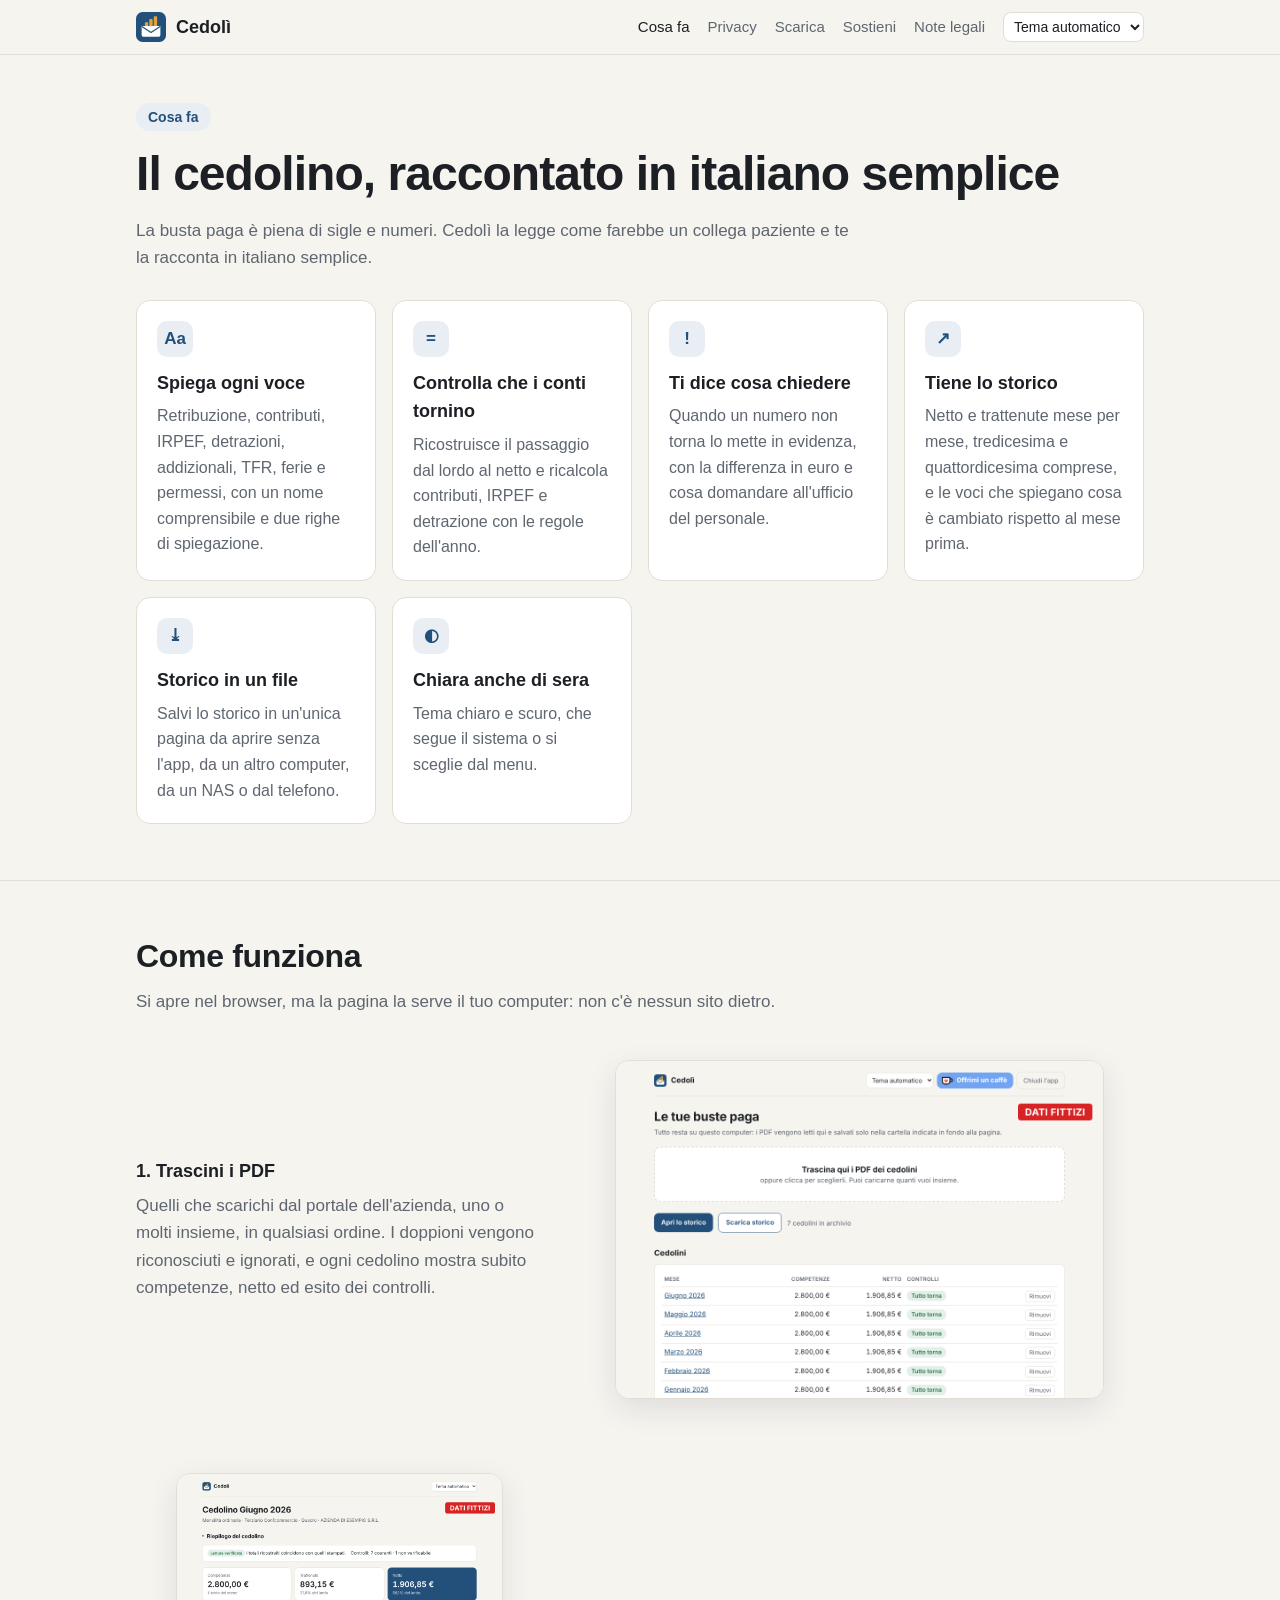
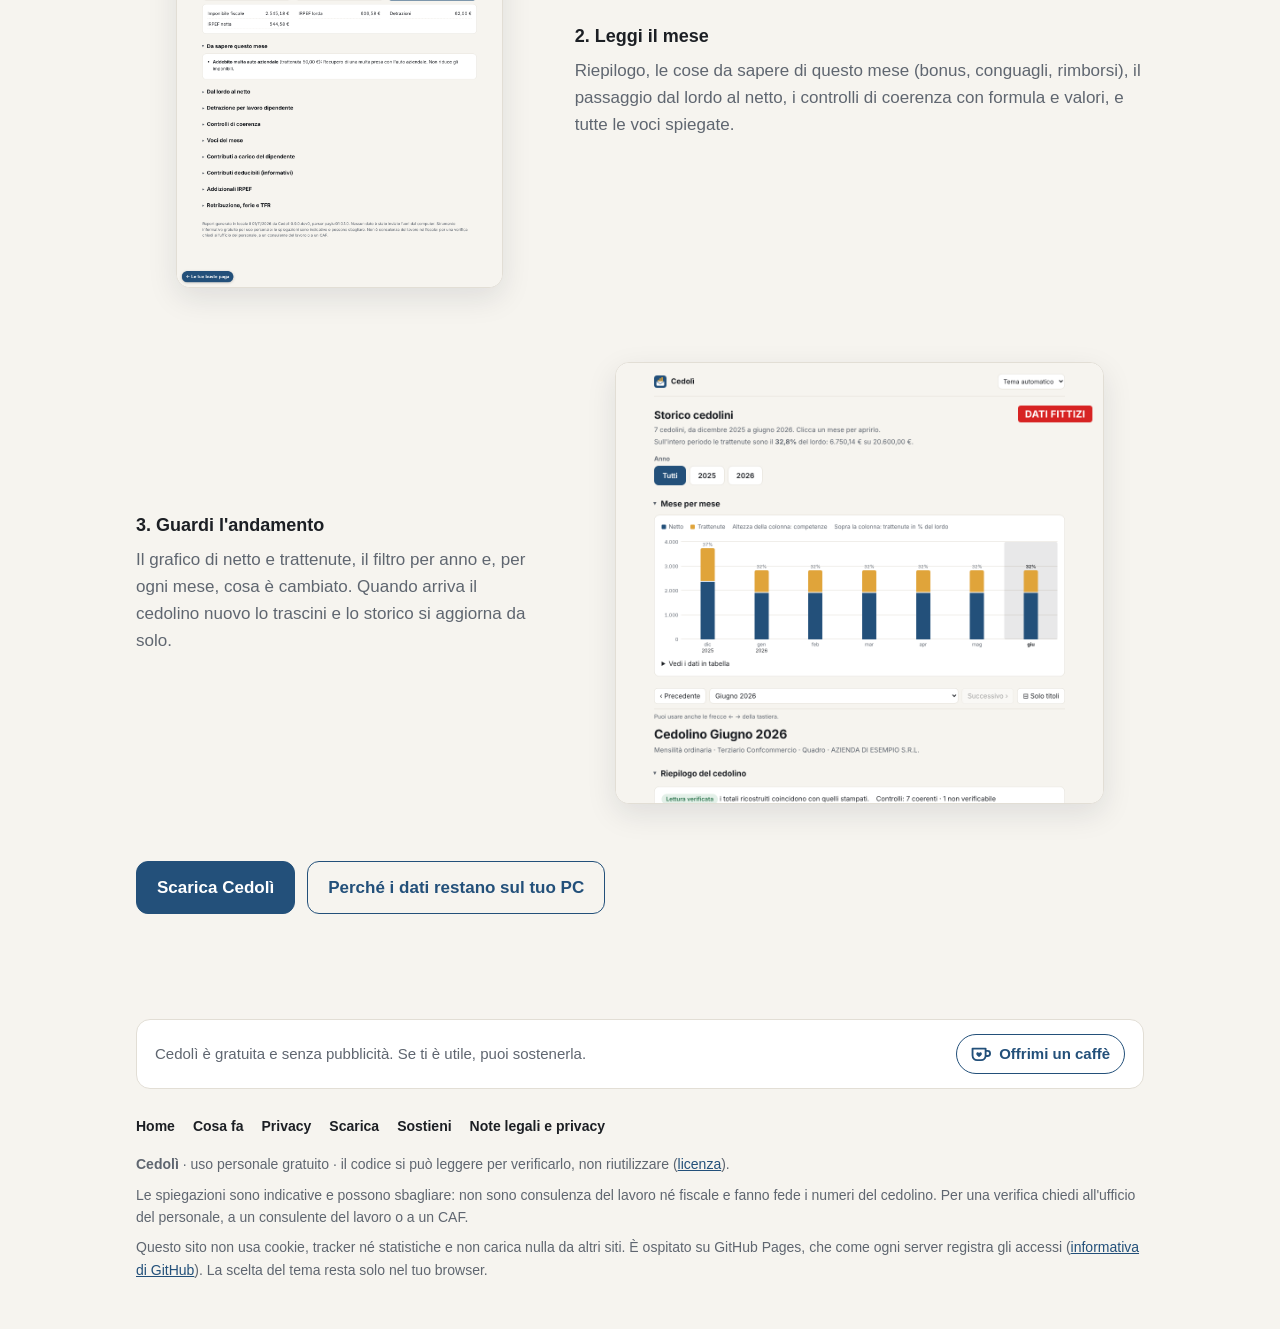
==== docs/funzioni.html @ d4ba4061 "Sito aggiornato da e54e0ac" ====
<!doctype html>
<html lang="it">
<head>
<meta charset="utf-8">
<meta name="viewport" content="width=device-width, initial-scale=1">
<!-- Il browser stesso vieta a questa pagina di caricare qualsiasi cosa da altri siti. -->
<meta http-equiv="Content-Security-Policy" content="default-src 'none'; img-src 'self'; media-src 'self'; style-src 'self'; script-src 'self'; base-uri 'none'; form-action 'none'">
<meta name="referrer" content="no-referrer">
<title>Cosa fa · Cedolì</title>
<meta name="description" content="Cosa fa Cedolì: spiega ogni voce della busta paga, ricalcola contributi e IRPEF, segnala i numeri che non tornano e tiene lo storico mese per mese.">
<link rel="icon" href="icona.svg" type="image/svg+xml">
<link rel="stylesheet" href="sito.css">
<script src="sito.js"></script>
</head>
<body>

<header class="top">
  <div class="wrap">
    <a class="brand" href="./">
      <svg class="logo" width="30" height="30" viewBox="0 0 64 64" aria-hidden="true">
        <rect class="b" width="64" height="64" rx="14"></rect>
        <rect class="o" x="19" y="22" width="7" height="16" rx="1.5"></rect>
        <rect class="o" x="28.5" y="15" width="7" height="23" rx="1.5"></rect>
        <rect class="o" x="38" y="9" width="7" height="29" rx="1.5"></rect>
        <path d="M12 30 H52 V49 A4 4 0 0 1 48 53 H16 A4 4 0 0 1 12 49 Z" fill="#ffffff"></path>
        <path class="s" d="M12.5 31 L32 43.5 L51.5 31" fill="none" stroke-width="2.6" stroke-linejoin="round"></path>
      </svg>
      <span>Cedolì</span>
    </a>
    <nav class="menu" aria-label="Pagine">
      <a href="funzioni.html" aria-current="page">Cosa fa</a>
      <a href="verifica.html">Privacy</a>
      <a href="scarica.html">Scarica</a>
      <a href="sostieni.html" class="hide-sm">Sostieni</a>
      <a href="legale.html" class="hide-sm">Note legali</a>
      <select class="theme" aria-label="Tema">
        <option value="">Tema automatico</option>
        <option value="light">Tema chiaro</option>
        <option value="dark">Tema scuro</option>
      </select>
    </nav>
  </div>
</header>

<main>

<section id="funzioni" class="first">
  <div class="wrap">
    <span class="eyebrow">Cosa fa</span>
    <h1>Il cedolino, raccontato in italiano semplice</h1>
    <p class="intro">La busta paga è piena di sigle e numeri. Cedolì la legge come farebbe un collega paziente e te la racconta in italiano semplice.</p>
    <div class="cards">
      <div class="card"><div class="ico">Aa</div><h3>Spiega ogni voce</h3><p>Retribuzione, contributi, IRPEF, detrazioni, addizionali, TFR, ferie e permessi, con un nome comprensibile e due righe di spiegazione.</p></div>
      <div class="card"><div class="ico">=</div><h3>Controlla che i conti tornino</h3><p>Ricostruisce il passaggio dal lordo al netto e ricalcola contributi, IRPEF e detrazione con le regole dell'anno.</p></div>
      <div class="card"><div class="ico">!</div><h3>Ti dice cosa chiedere</h3><p>Quando un numero non torna lo mette in evidenza, con la differenza in euro e cosa domandare all'ufficio del personale.</p></div>
      <div class="card"><div class="ico">↗</div><h3>Tiene lo storico</h3><p>Netto e trattenute mese per mese, tredicesima e quattordicesima comprese, e le voci che spiegano cosa è cambiato rispetto al mese prima.</p></div>
      <div class="card"><div class="ico">⤓</div><h3>Storico in un file</h3><p>Salvi lo storico in un'unica pagina da aprire senza l'app, da un altro computer, da un NAS o dal telefono.</p></div>
      <div class="card"><div class="ico">◐</div><h3>Chiara anche di sera</h3><p>Tema chiaro e scuro, che segue il sistema o si sceglie dal menu.</p></div>
    </div>
  </div>
</section>

<section id="come-appare">
  <div class="wrap">
    <h2>Come funziona</h2>
    <p class="intro">Si apre nel browser, ma la pagina la serve il tuo computer: non c'è nessun sito dietro.</p>
    <div class="tour">
      <div class="step">
        <div class="text"><h3>1. Trascini i PDF</h3><p>Quelli che scarichi dal portale dell'azienda, uno o molti insieme, in qualsiasi ordine. I doppioni vengono riconosciuti e ignorati, e ogni cedolino mostra subito competenze, netto ed esito dei controlli.</p></div>
        <figure class="shot">
          <img class="light-only" src="img/app-elenco.png" width="1100" height="760" alt="Elenco dei cedolini con la zona di caricamento" loading="lazy">
          <img class="dark-only" src="img/app-elenco-scuro.png" width="1100" height="760" alt="Elenco dei cedolini, tema scuro" loading="lazy">
        </figure>
      </div>
      <div class="step">
        <div class="text"><h3>2. Leggi il mese</h3><p>Riepilogo, le cose da sapere di questo mese (bonus, conguagli, rimborsi), il passaggio dal lordo al netto, i controlli di coerenza con formula e valori, e tutte le voci spiegate.</p></div>
        <figure class="shot">
          <img class="light-only" src="img/app-mese.png" width="1100" height="1400" alt="Report di un mese" loading="lazy">
          <img class="dark-only" src="img/app-mese-scuro.png" width="1100" height="1400" alt="Report di un mese, tema scuro" loading="lazy">
        </figure>
      </div>
      <div class="step">
        <div class="text"><h3>3. Guardi l'andamento</h3><p>Il grafico di netto e trattenute, il filtro per anno e, per ogni mese, cosa è cambiato. Quando arriva il cedolino nuovo lo trascini e lo storico si aggiorna da solo.</p></div>
        <figure class="shot">
          <img class="light-only" src="img/app-storico.png" width="1100" height="1400" alt="Storico dei cedolini con il grafico mese per mese" loading="lazy">
          <img class="dark-only" src="img/app-storico-scuro.png" width="1100" height="1400" alt="Storico dei cedolini, tema scuro" loading="lazy">
        </figure>
      </div>
    </div>
    <p class="next"><a class="btn" href="scarica.html">Scarica Cedolì</a> <a class="btn secondary" href="verifica.html">Perché i dati restano sul tuo PC</a></p>
  </div>
</section>

</main>

<footer>
  <div class="wrap">
    <div class="foot-support"><span>Cedolì è gratuita e senza pubblicità. Se ti è utile, puoi sostenerla.</span><a class="btn-cafe" href="https://ko-fi.com/busta_chiara"><svg width="20" height="16" viewBox="0 0 26 20" aria-hidden="true"><path d="M2 3h17v9a6 6 0 0 1-6 6H8a6 6 0 0 1-6-6z" fill="none" stroke="currentColor" stroke-width="2.4" stroke-linejoin="round"/><path d="M19 6h2.5a3.3 3.3 0 0 1 0 6.6H19" fill="none" stroke="currentColor" stroke-width="2.4"/><path d="M10.5 14s-3.6-2.2-3.6-4.4c0-1.2.8-2 1.8-2 .8 0 1.4.4 1.8 1 .4-.6 1-1 1.8-1 1 0 1.8.8 1.8 2 0 2.2-3.6 4.4-3.6 4.4z" fill="currentColor"/></svg>Offrimi un caffè</a></div>
    <nav class="foot-nav" aria-label="Tutte le pagine"><a href="./">Home</a><a href="funzioni.html">Cosa fa</a><a href="verifica.html">Privacy</a><a href="scarica.html">Scarica</a><a href="sostieni.html">Sostieni</a><a href="legale.html">Note legali e privacy</a></nav>
    <div><strong>Cedolì</strong> · uso personale gratuito · il codice si può leggere per verificarlo, non riutilizzare (<a href="https://github.com/FabioCuccaro/cedoli/blob/main/LICENSE.md">licenza</a>).</div>
    <div>Le spiegazioni sono indicative e possono sbagliare: non sono consulenza del lavoro né fiscale e fanno fede i numeri del cedolino. Per una verifica chiedi all'ufficio del personale, a un consulente del lavoro o a un CAF.</div>
    <div>Questo sito non usa cookie, tracker né statistiche e non carica nulla da altri siti. È ospitato su GitHub Pages, che come ogni server registra gli accessi (<a href="https://docs.github.com/it/site-policy/privacy-policies/github-general-privacy-statement">informativa di GitHub</a>). La scelta del tema resta solo nel tuo browser.</div>
  </div>
</footer>

</body>
</html>
---- docs/sito.css ----
/* Sito di Cedolì: stessa palette dell'app (src/bp/report/templates/_stile.css). Nessun font o immagine esterna. */
:root {
  --bg: #f6f4ef; --surface: #ffffff; --text: #1c1f24; --muted: #5f6670; --line: #e2ded5;
  --accent: #23507a; --accent-2: #e0a43a; --on-accent: #ffffff; --soft: #e8eef4;
  --pos: #2e7650; --pos-bg: #e3f0e8;
  --brand: #23507a; --brand-2: #e0a43a;
}
@media (prefers-color-scheme: dark) {
  :root:not([data-theme="light"]) {
    color-scheme: dark;
    --bg: #121417; --surface: #1b1e22; --text: #eceae4; --muted: #a3a7ae; --line: #2e3238;
    --accent: #8cb6e0; --accent-2: #ebc06e; --on-accent: #121417; --soft: #1e2833;
    --pos: #7cc79a; --pos-bg: #1d3327;
  }
}
:root[data-theme="dark"] {
  color-scheme: dark;
  --bg: #121417; --surface: #1b1e22; --text: #eceae4; --muted: #a3a7ae; --line: #2e3238;
  --accent: #8cb6e0; --accent-2: #ebc06e; --on-accent: #121417; --soft: #1e2833;
  --pos: #7cc79a; --pos-bg: #1d3327;
}
* { box-sizing: border-box; }
html { scroll-behavior: smooth; }
body { margin: 0; background: var(--bg); color: var(--text);
  font: 17px/1.6 -apple-system, BlinkMacSystemFont, "Segoe UI", Roboto, "Helvetica Neue", Arial, sans-serif; }
a { color: var(--accent); }
img { max-width: 100%; height: auto; display: block; }
code, pre { font-family: ui-monospace, Menlo, Consolas, monospace; font-size: .88em; }
pre { background: var(--surface); border: 1px solid var(--line); border-radius: 10px; padding: 12px 14px; overflow-x: auto; line-height: 1.45; }
.wrap { max-width: 1040px; margin: 0 auto; padding: 0 16px; }

/* Intestazione */
header.top { border-bottom: 1px solid var(--line); background: var(--bg); position: sticky; top: 0; z-index: 2; }
header.top .wrap { display: flex; align-items: center; justify-content: space-between; gap: 12px; padding-top: 12px; padding-bottom: 12px; flex-wrap: wrap; }
.brand { display: inline-flex; align-items: center; gap: 10px; font-weight: 700; font-size: 18px; color: var(--text); text-decoration: none; }
nav.menu { display: flex; align-items: center; gap: 4px 18px; flex-wrap: wrap; font-size: 15px; }
nav.menu a { color: var(--muted); text-decoration: none; }
nav.menu a:hover, nav.menu a[aria-current] { color: var(--text); }
.theme { font: inherit; font-size: 14px; padding: 5px 6px; border-radius: 8px; border: 1px solid var(--line); background: var(--surface); color: var(--text); }

/* Sezioni */
section { padding: 56px 0; border-bottom: 1px solid var(--line); }
section:last-of-type { border-bottom: 0; }
h1 { font-size: clamp(32px, 5vw, 48px); line-height: 1.12; letter-spacing: -.02em; margin: 0 0 16px; }
h2 { font-size: clamp(24px, 3.4vw, 32px); line-height: 1.2; letter-spacing: -.01em; margin: 0 0 12px; }
h3 { font-size: 18px; margin: 0 0 6px; }
.lead { font-size: 20px; color: var(--muted); max-width: 40em; margin: 0 0 24px; }
.intro { color: var(--muted); max-width: 42em; margin: 0 0 28px; }
.eyebrow { display: inline-block; font-size: 14px; font-weight: 600; color: var(--accent); background: var(--soft); border-radius: 999px; padding: 3px 12px; margin-bottom: 16px; }

.hero { padding-top: 64px; }
.hero .grid { display: grid; grid-template-columns: 1.05fr 1fr; gap: 40px; align-items: center; }
.cta { display: flex; gap: 12px; flex-wrap: wrap; align-items: center; }
.btn { display: inline-flex; align-items: center; gap: 8px; padding: 12px 20px; border-radius: 12px; background: var(--accent); color: var(--on-accent); text-decoration: none; font-weight: 650; border: 1px solid var(--accent); }
.btn:hover { filter: brightness(1.08); }
.btn.secondary { background: transparent; color: var(--accent); }
.small { font-size: 14px; color: var(--muted); }
.shot { border-radius: 14px; border: 1px solid var(--line); overflow: hidden; background: var(--surface); box-shadow: 0 10px 30px rgba(20, 30, 45, .10); }
.shot figcaption { font-size: 13px; color: var(--muted); padding: 8px 12px; border-top: 1px solid var(--line); }

/* Immagini chiare o scure secondo il tema scelto */
.dark-only { display: none; }
@media (prefers-color-scheme: dark) {
  :root:not([data-theme="light"]) .dark-only { display: block; }
  :root:not([data-theme="light"]) .light-only { display: none; }
}
:root[data-theme="dark"] .dark-only { display: block; }
:root[data-theme="dark"] .light-only { display: none; }

.cards { display: grid; grid-template-columns: repeat(auto-fit, minmax(240px, 1fr)); gap: 16px; }
.card { background: var(--surface); border: 1px solid var(--line); border-radius: 14px; padding: 20px; }
.card p { margin: 0; color: var(--muted); font-size: 16px; }
.card .ico { width: 36px; height: 36px; border-radius: 10px; background: var(--soft); color: var(--accent); display: grid; place-items: center; margin-bottom: 12px; font-weight: 700; }

.tour { display: grid; gap: 40px; }
.tour .step { display: grid; grid-template-columns: 1fr 1.4fr; gap: 32px; align-items: center; }
.tour .step:nth-child(even) .text { order: 2; }
.tour .text p { color: var(--muted); margin: 0; }

.privacy .grid { display: grid; grid-template-columns: 1fr 1fr; gap: 32px; }
ul.checks { list-style: none; padding: 0; margin: 0; }
ul.checks li { padding: 8px 0 8px 32px; position: relative; border-bottom: 1px dashed var(--line); }
ul.checks li::before { content: "✓"; position: absolute; left: 4px; top: 8px; color: var(--pos); font-weight: 700; }

.download .box { background: var(--surface); border: 1px solid var(--line); border-radius: 16px; padding: 24px; display: grid; grid-template-columns: 1.2fr 1fr; gap: 32px; }
.download ol { padding-left: 20px; margin: 12px 0 0; }
.download ol li { margin-bottom: 6px; }
.hash code { word-break: break-all; }
.version { font-weight: 650; }

.formats table { width: 100%; border-collapse: collapse; background: var(--surface); border: 1px solid var(--line); border-radius: 12px; overflow: hidden; }
.formats th, .formats td { text-align: left; padding: 10px 12px; border-bottom: 1px solid var(--line); vertical-align: top; }
.formats th { font-size: 13px; text-transform: uppercase; letter-spacing: .03em; color: var(--muted); }
.formats tr:last-child td { border-bottom: 0; }
.scroll { overflow-x: auto; }

.support { background: var(--soft); }
/* Pulsante Ko-fi disegnato qui, come nell'app: l'immagine originale verrebbe scaricata da Internet. */
a.kofi { display: inline-flex; align-items: center; gap: 8px; background: #72a4f2; color: #fff; border-radius: 12px; padding: 0 16px 0 12px; height: 44px; font-size: 16px; font-weight: 700; text-decoration: none; white-space: nowrap; }
a.kofi:hover { filter: brightness(1.06); }

/* Pagina verifica */
.steps { counter-reset: s; display: grid; gap: 16px; }
.steps .card { position: relative; padding-left: 64px; }
.steps .card::before { counter-increment: s; content: counter(s); position: absolute; left: 20px; top: 20px; width: 30px; height: 30px; border-radius: 50%; background: var(--accent); color: var(--on-accent); display: grid; place-items: center; font-weight: 700; font-size: 15px; }
.steps .card p { color: var(--text); margin: 0 0 8px; }
.steps .card p:last-child { margin-bottom: 0; }
.note { border-left: 4px solid var(--accent-2); padding: 4px 0 4px 16px; color: var(--muted); }

footer { padding: 32px 0 48px; color: var(--muted); font-size: 14px; }
footer .wrap { display: grid; gap: 8px; }

@media (max-width: 820px) {
  .hero .grid, .tour .step, .privacy .grid, .download .box { grid-template-columns: 1fr; }
  .tour .step:nth-child(even) .text { order: 0; }
  section { padding: 40px 0; }
  body { font-size: 16px; }
  .lead { font-size: 18px; }
  nav.menu .hide-sm { display: none; }
}
.logo .b { fill: var(--brand); } .logo .o { fill: var(--brand-2); } .logo .s { stroke: var(--brand); }
.hero .grid > *, .tour .step > *, .privacy .grid > *, .download .box > * { min-width: 0; }
/* Gli screenshot sono lunghi: si mostra la parte alta, la più significativa. */
.hero .shot img { max-height: 520px; object-fit: cover; object-position: top; width: 100%; }
.tour .shot img { max-height: 440px; object-fit: cover; object-position: top; width: 100%; }

/* Pagina note legali */
.wrap.narrow { max-width: 820px; }
.legal .hero { padding-top: 48px; }
.legal section ul { padding-left: 20px; }
.legal section li { margin-bottom: 6px; }
.legal h3 { margin-top: 24px; }
h3.sub { margin: 40px 0 14px; font-size: 20px; }
.chips { display: flex; flex-wrap: wrap; gap: 8px; }
.chips a { text-decoration: none; font-size: 15px; padding: 6px 14px; border-radius: 999px; border: 1px solid var(--line); background: var(--surface); color: var(--text); }
.chips a:hover { border-color: var(--accent); color: var(--accent); }
.ic { width: 28px; height: 28px; color: var(--accent); flex: none; }

/* Schema del percorso dei dati */
.flow { display: flex; align-items: stretch; gap: 12px; }
.flow .node { display: flex; flex-direction: column; gap: 4px; background: var(--surface); border: 1px solid var(--line); border-radius: 14px; padding: 14px; min-width: 0; }
.flow > .node { flex: 0 0 170px; justify-content: center; }
.flow .node span { font-size: 14px; color: var(--muted); line-height: 1.4; }
.flow .arrow { align-self: center; font-size: 26px; font-weight: 700; color: var(--accent-2); }
.flow .arrow.cut { color: #c0392b; }
.flow .pc { flex: 1; min-width: 0; border: 2px dashed var(--accent); border-radius: 18px; padding: 12px; background: var(--soft); }
.flow .pc-title { display: flex; align-items: center; gap: 8px; font-weight: 700; color: var(--accent); margin: 0 0 10px 4px; }
.flow .pc-steps { display: grid; grid-template-columns: repeat(3, minmax(0, 1fr)); gap: 10px; }
.flow .net { opacity: .75; border-style: dashed; }
.flow .net .ic { color: #c0392b; }

/* Tabella di confronto */
table.vs { width: 100%; border-collapse: collapse; background: var(--surface); border: 1px solid var(--line); border-radius: 12px; overflow: hidden; font-size: 15px; }
table.vs th, table.vs td { text-align: left; padding: 10px 12px; border-bottom: 1px solid var(--line); vertical-align: top; }
table.vs th { font-size: 13px; text-transform: uppercase; letter-spacing: .03em; color: var(--muted); }
table.vs th:last-child, table.vs td:last-child { background: var(--pos-bg); }
table.vs tr:last-child td { border-bottom: 0; }
.mk { display: inline-block; font-weight: 700; font-size: 13px; padding: 1px 8px; border-radius: 999px; margin-right: 4px; }
.mk.ok { color: var(--pos); background: var(--pos-bg); border: 1px solid var(--pos); }
.mk.bad { color: #a8322a; background: #fbe9e7; }

/* Cosa non è, a chi chiedere */
.nots .ico.x { background: #fbe9e7; color: #a8322a; }
.ask { display: grid; grid-template-columns: repeat(auto-fit, minmax(170px, 1fr)); gap: 12px; }
.ask > div { display: flex; flex-direction: column; gap: 6px; background: var(--surface); border: 1px solid var(--line); border-radius: 14px; padding: 16px; }
.ask span { font-size: 14px; color: var(--muted); line-height: 1.4; }

/* Voci una per una */
dl.rows { margin: 0; border: 1px solid var(--line); border-radius: 14px; background: var(--surface); overflow: hidden; }
dl.rows > div { display: grid; grid-template-columns: 210px 1fr; gap: 16px; padding: 14px 16px; border-bottom: 1px solid var(--line); }
dl.rows > div:last-child { border-bottom: 0; }
dl.rows dt { font-weight: 650; }
dl.rows dd { margin: 0; color: var(--muted); font-size: 16px; }
.pill { display: inline-block; font-size: 12px; font-weight: 700; text-transform: uppercase; letter-spacing: .03em; padding: 2px 9px; border-radius: 999px; margin-right: 6px; vertical-align: 1px; }
.pill.na { background: var(--soft); color: var(--accent); border: 1px solid var(--accent); }
.pill.none { background: var(--pos-bg); color: var(--pos); border: 1px solid var(--pos); }
.pill.local { background: var(--accent-2); color: #1c1f24; }

@media (prefers-color-scheme: dark) {
  :root:not([data-theme="light"]) .mk.bad, :root:not([data-theme="light"]) .nots .ico.x { background: #3a1f1c; color: #f0a59c; }
}
:root[data-theme="dark"] .mk.bad, :root[data-theme="dark"] .nots .ico.x { background: #3a1f1c; color: #f0a59c; }

@media (max-width: 820px) {
  .flow { flex-direction: column; }
  .flow > .node { flex: none; }
  .flow .arrow { transform: rotate(90deg); }
  .flow .pc-steps { grid-template-columns: 1fr; }
  dl.rows > div { grid-template-columns: 1fr; gap: 4px; }
}

/* Video dimostrativo della home */
.demo .shot { max-width: 960px; }
.demo video { display: block; width: 100%; height: auto; background: var(--bg); }

/* Sito su più pagine */
section.first { padding-top: 48px; }
.cards.three { grid-template-columns: repeat(auto-fit, minmax(260px, 1fr)); }
a.card.link { display: flex; flex-direction: column; text-decoration: none; color: var(--text); transition: border-color .15s, transform .15s; }
a.card.link:hover { border-color: var(--accent); transform: translateY(-2px); }
a.card.link p { flex: 1; }
.card .more { margin-top: 14px; font-weight: 650; color: var(--accent); font-size: 15px; }
.cta-band { background: var(--soft); text-align: center; }
.cta-band .intro { margin-left: auto; margin-right: auto; }
.cta-band .cta { justify-content: center; }
p.next { margin-top: 40px; display: flex; gap: 12px; flex-wrap: wrap; }
.foot-nav { display: flex; flex-wrap: wrap; gap: 6px 18px; margin-bottom: 8px; font-weight: 600; }
.foot-nav a { color: var(--text); text-decoration: none; }
.foot-nav a:hover { color: var(--accent); }
.steps { grid-template-columns: minmax(0, 1fr); }

/* Invito discreto a sostenere il progetto, in fondo a ogni pagina */
.foot-support { display: flex; align-items: center; justify-content: space-between; gap: 12px 20px; flex-wrap: wrap; padding: 14px 18px; margin-bottom: 18px; border: 1px solid var(--line); border-radius: 14px; background: var(--surface); color: var(--muted); font-size: 15px; }
a.btn-cafe { display: inline-flex; align-items: center; gap: 8px; padding: 7px 14px; border-radius: 999px; border: 1px solid var(--accent); color: var(--accent); text-decoration: none; font-weight: 650; font-size: 15px; white-space: nowrap; }
a.btn-cafe:hover { background: var(--accent); color: var(--on-accent); }
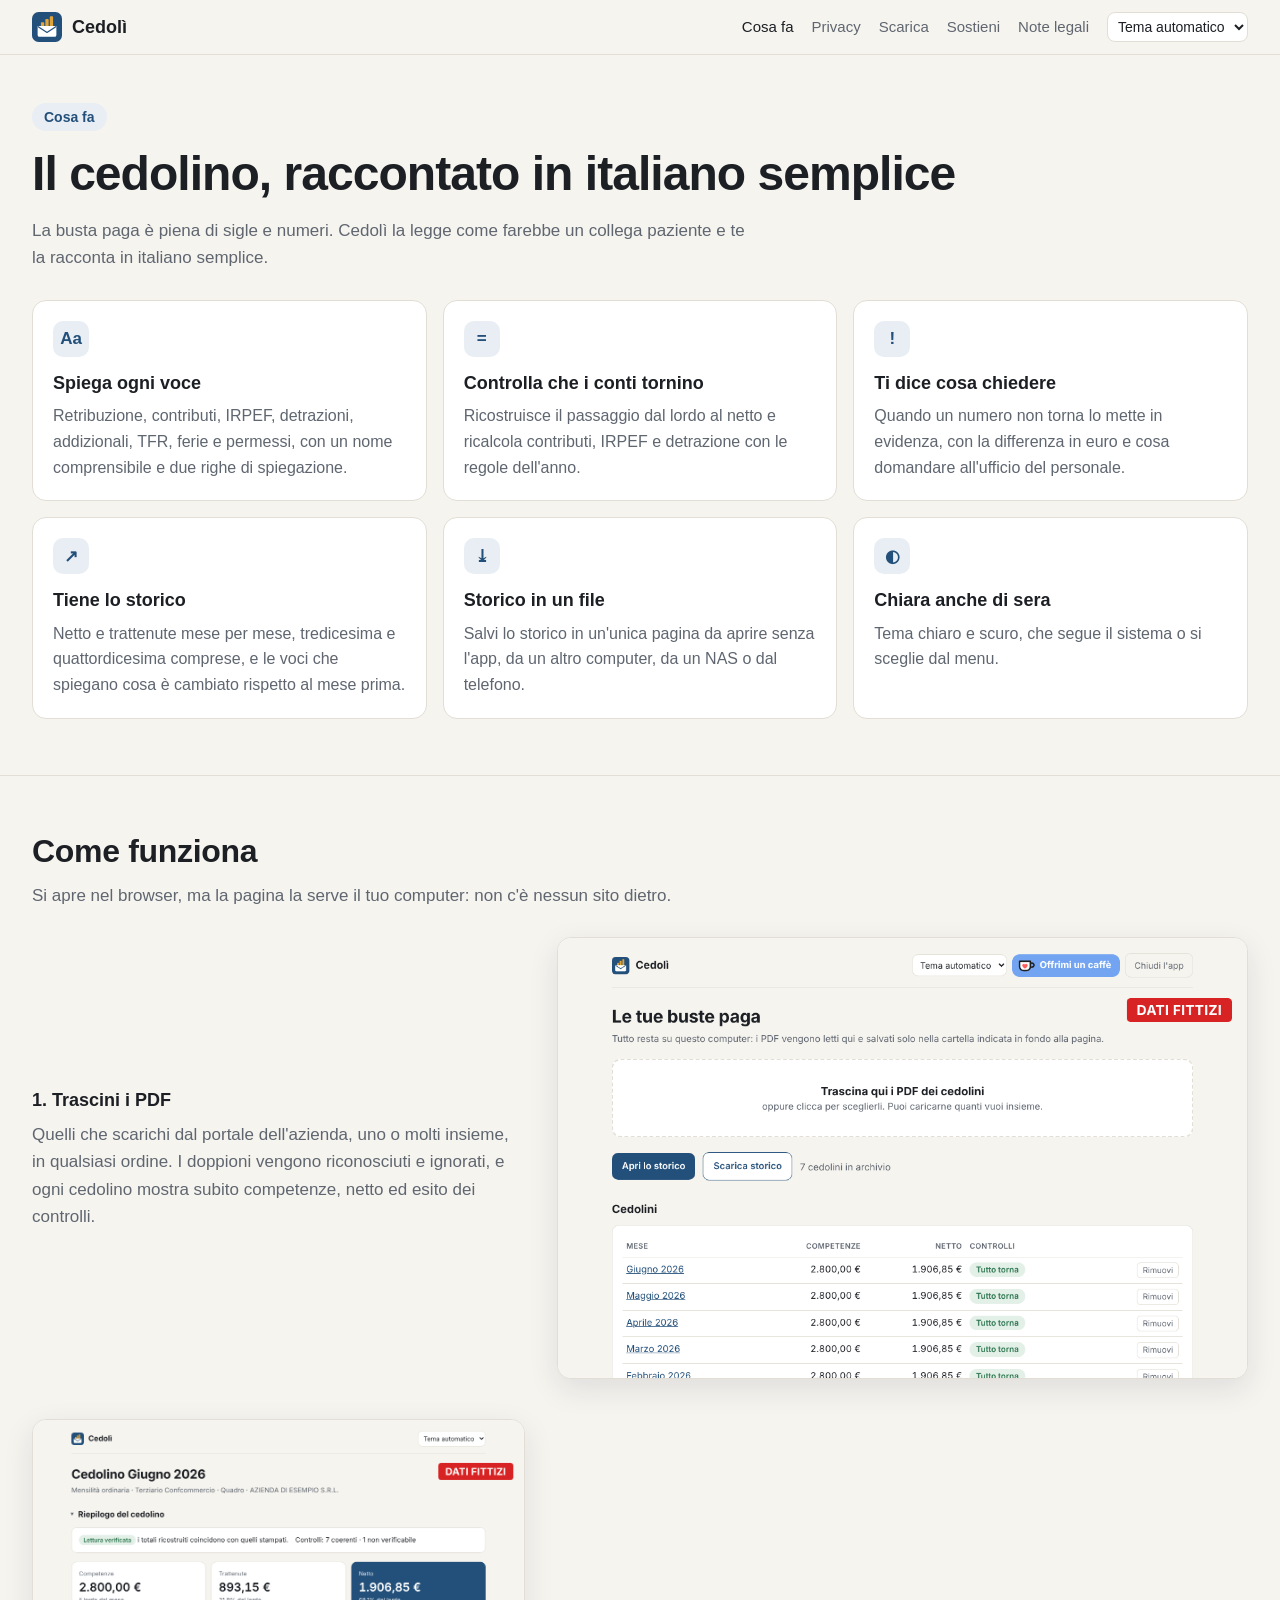
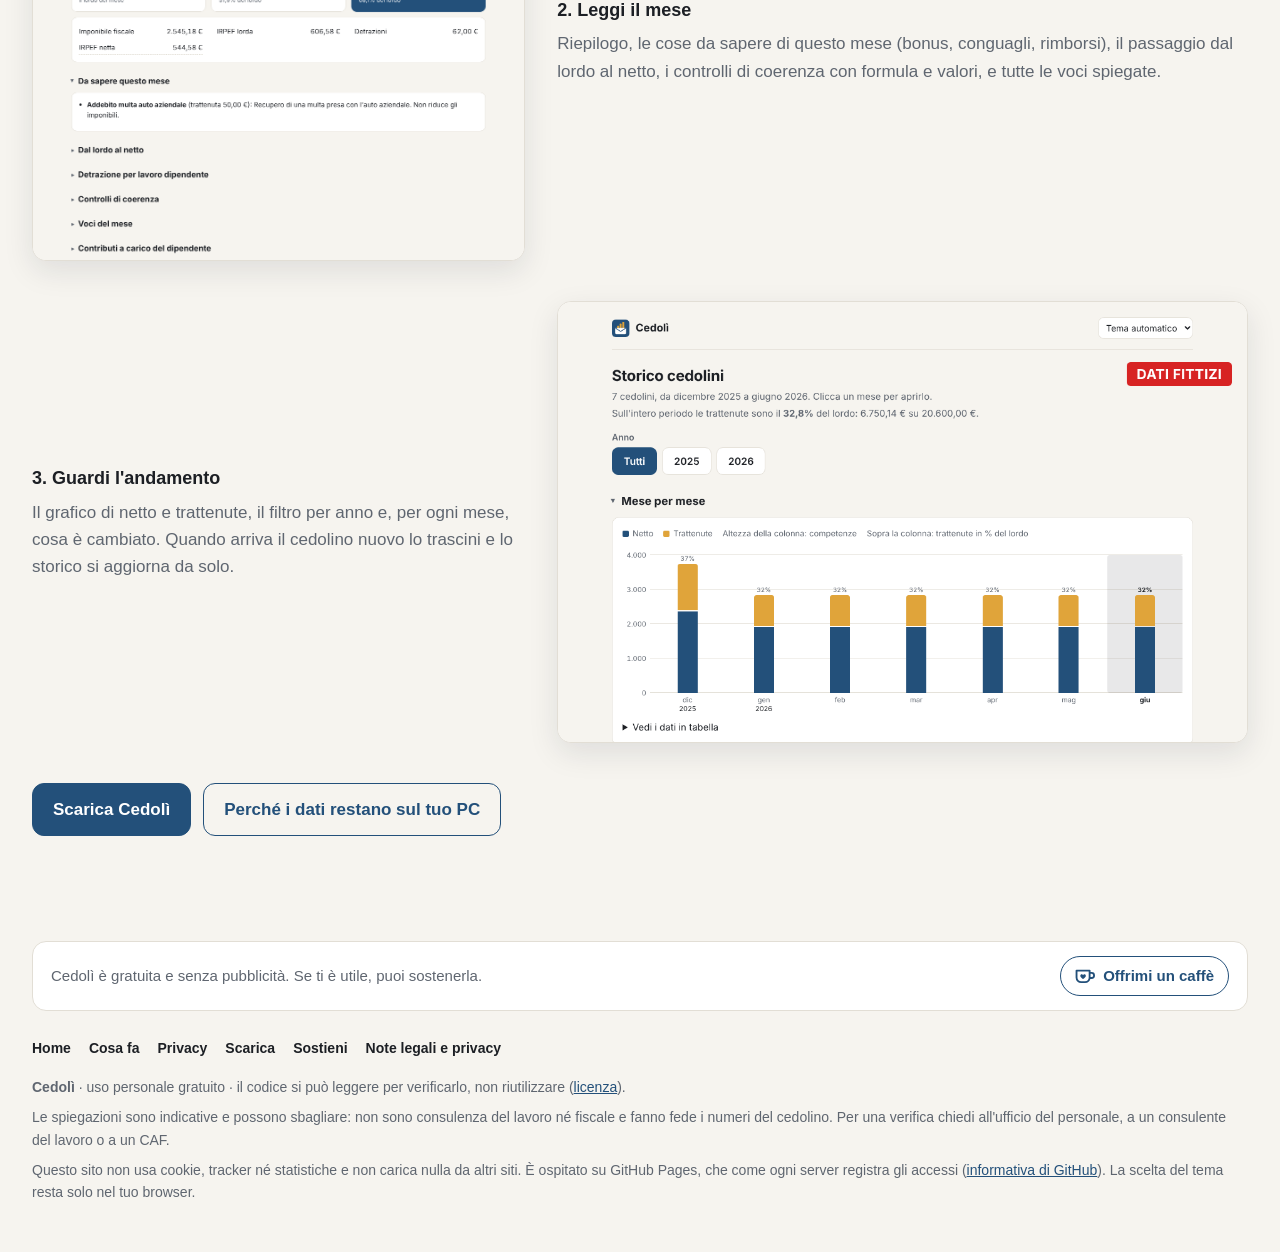
==== commit beaf2844: "Cedolì v0.10.0" ====
--- a/docs/funzioni.html
+++ b/docs/funzioni.html
@@ -95,7 +95,7 @@
 
 <footer>
   <div class="wrap">
-    <div class="foot-support"><span>Cedolì è gratuita e senza pubblicità. Se ti è utile, puoi sostenerla.</span><a class="btn-cafe" href="https://ko-fi.com/busta_chiara"><svg width="20" height="16" viewBox="0 0 26 20" aria-hidden="true"><path d="M2 3h17v9a6 6 0 0 1-6 6H8a6 6 0 0 1-6-6z" fill="none" stroke="currentColor" stroke-width="2.4" stroke-linejoin="round"/><path d="M19 6h2.5a3.3 3.3 0 0 1 0 6.6H19" fill="none" stroke="currentColor" stroke-width="2.4"/><path d="M10.5 14s-3.6-2.2-3.6-4.4c0-1.2.8-2 1.8-2 .8 0 1.4.4 1.8 1 .4-.6 1-1 1.8-1 1 0 1.8.8 1.8 2 0 2.2-3.6 4.4-3.6 4.4z" fill="currentColor"/></svg>Offrimi un caffè</a></div>
+    <div class="foot-support"><span>Cedolì è gratuita e senza pubblicità. Se ti è utile, puoi sostenerla.</span><a class="btn-cafe" href="https://ko-fi.com/cedoli"><svg width="20" height="16" viewBox="0 0 26 20" aria-hidden="true"><path d="M2 3h17v9a6 6 0 0 1-6 6H8a6 6 0 0 1-6-6z" fill="none" stroke="currentColor" stroke-width="2.4" stroke-linejoin="round"/><path d="M19 6h2.5a3.3 3.3 0 0 1 0 6.6H19" fill="none" stroke="currentColor" stroke-width="2.4"/><path d="M10.5 14s-3.6-2.2-3.6-4.4c0-1.2.8-2 1.8-2 .8 0 1.4.4 1.8 1 .4-.6 1-1 1.8-1 1 0 1.8.8 1.8 2 0 2.2-3.6 4.4-3.6 4.4z" fill="currentColor"/></svg>Offrimi un caffè</a></div>
     <nav class="foot-nav" aria-label="Tutte le pagine"><a href="./">Home</a><a href="funzioni.html">Cosa fa</a><a href="verifica.html">Privacy</a><a href="scarica.html">Scarica</a><a href="sostieni.html">Sostieni</a><a href="legale.html">Note legali e privacy</a></nav>
     <div><strong>Cedolì</strong> · uso personale gratuito · il codice si può leggere per verificarlo, non riutilizzare (<a href="https://github.com/FabioCuccaro/cedoli/blob/main/LICENSE.md">licenza</a>).</div>
     <div>Le spiegazioni sono indicative e possono sbagliare: non sono consulenza del lavoro né fiscale e fanno fede i numeri del cedolino. Per una verifica chiedi all'ufficio del personale, a un consulente del lavoro o a un CAF.</div>
--- a/docs/sito.css
+++ b/docs/sito.css
@@ -27,7 +27,8 @@
 img { max-width: 100%; height: auto; display: block; }
 code, pre { font-family: ui-monospace, Menlo, Consolas, monospace; font-size: .88em; }
 pre { background: var(--surface); border: 1px solid var(--line); border-radius: 10px; padding: 12px 14px; overflow-x: auto; line-height: 1.45; }
-.wrap { max-width: 1040px; margin: 0 auto; padding: 0 16px; }
+.wrap { max-width: 1320px; margin: 0 auto; padding: 0 16px; }
+@media (min-width: 900px) { .wrap { padding: 0 32px; } }
 
 /* Intestazione */
 header.top { border-bottom: 1px solid var(--line); background: var(--bg); position: sticky; top: 0; z-index: 2; }
@@ -56,6 +57,7 @@
 .btn.secondary { background: transparent; color: var(--accent); }
 .small { font-size: 14px; color: var(--muted); }
 .shot { border-radius: 14px; border: 1px solid var(--line); overflow: hidden; background: var(--surface); box-shadow: 0 10px 30px rgba(20, 30, 45, .10); }
+figure.shot { margin: 0; }
 .shot figcaption { font-size: 13px; color: var(--muted); padding: 8px 12px; border-top: 1px solid var(--line); }
 
 /* Immagini chiare o scure secondo il tema scelto */
@@ -189,9 +191,23 @@
   dl.rows > div { grid-template-columns: 1fr; gap: 4px; }
 }
 
-/* Video dimostrativo della home */
-.demo .shot { max-width: 960px; }
+/* Home: video accanto al titolo, poi le tre schermate affiancate */
+.hero.home { padding-bottom: 64px; }
+.hero.home .grid { grid-template-columns: 5fr 7fr; gap: 56px; }
 .demo video { display: block; width: 100%; height: auto; background: var(--bg); }
+.trio h2 { text-align: center; margin-bottom: 32px; }
+.trio .row { display: grid; grid-template-columns: repeat(3, minmax(0, 1fr)); gap: 28px; align-items: start; }
+.trio figure { margin: 0; }
+.trio .shot { height: 440px; }
+.trio .shot img { width: 100%; height: 100%; object-fit: cover; object-position: top; }
+.trio .row figure:first-child .shot img { object-position: left top; }
+.trio figcaption { margin-top: 14px; color: var(--muted); }
+.trio figcaption strong { display: block; color: var(--text); font-size: 18px; }
+.small.center { text-align: center; margin-top: 28px; }
+@media (max-width: 820px) {
+  .hero.home .grid, .trio .row { grid-template-columns: minmax(0, 1fr); }
+  .trio .shot { height: 360px; }
+}
 
 /* Sito su più pagine */
 section.first { padding-top: 48px; }
@@ -213,3 +229,6 @@
 .foot-support { display: flex; align-items: center; justify-content: space-between; gap: 12px 20px; flex-wrap: wrap; padding: 14px 18px; margin-bottom: 18px; border: 1px solid var(--line); border-radius: 14px; background: var(--surface); color: var(--muted); font-size: 15px; }
 a.btn-cafe { display: inline-flex; align-items: center; gap: 8px; padding: 7px 14px; border-radius: 999px; border: 1px solid var(--accent); color: var(--accent); text-decoration: none; font-weight: 650; font-size: 15px; white-space: nowrap; }
 a.btn-cafe:hover { background: var(--accent); color: var(--on-accent); }
+/* Sei funzioni: tre per riga sugli schermi larghi, invece di quattro più due */
+#funzioni .cards { grid-template-columns: repeat(auto-fit, minmax(320px, 1fr)); }
+@media (max-width: 400px) { #funzioni .cards { grid-template-columns: minmax(0, 1fr); } }
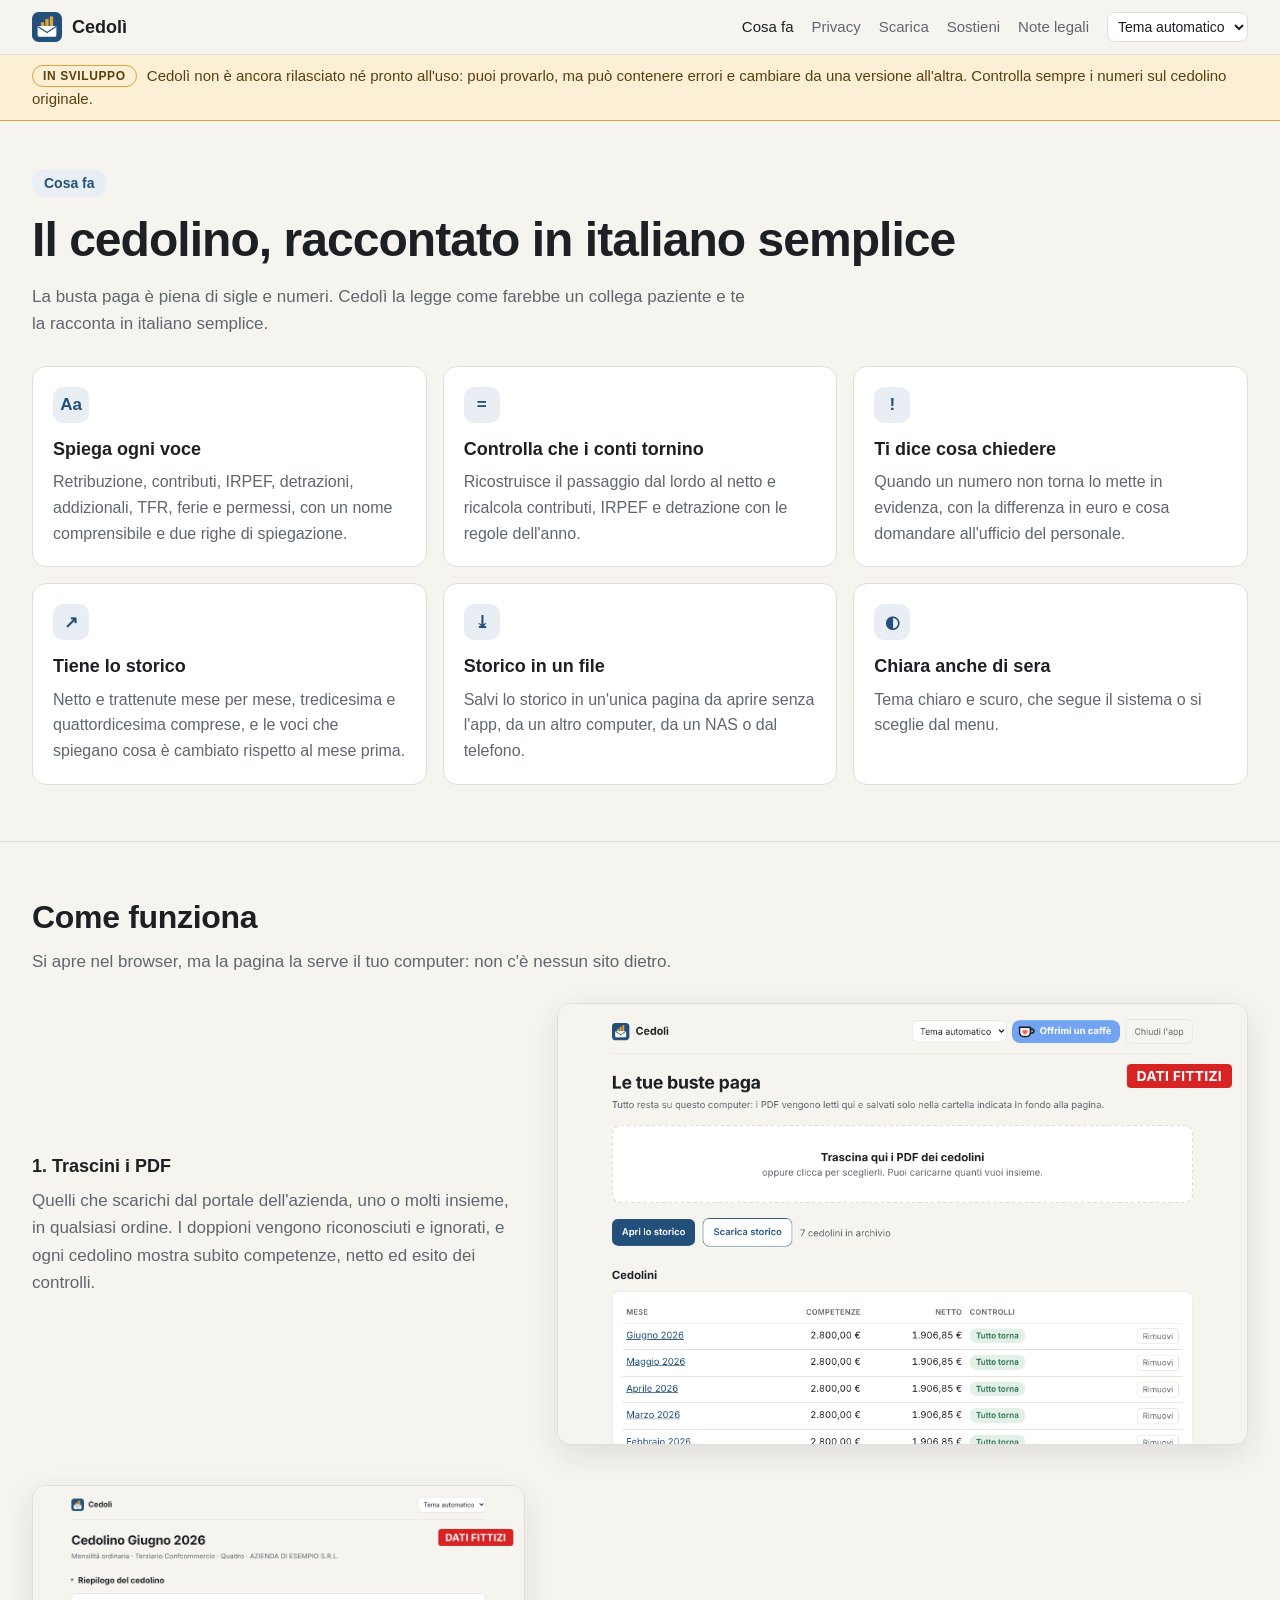
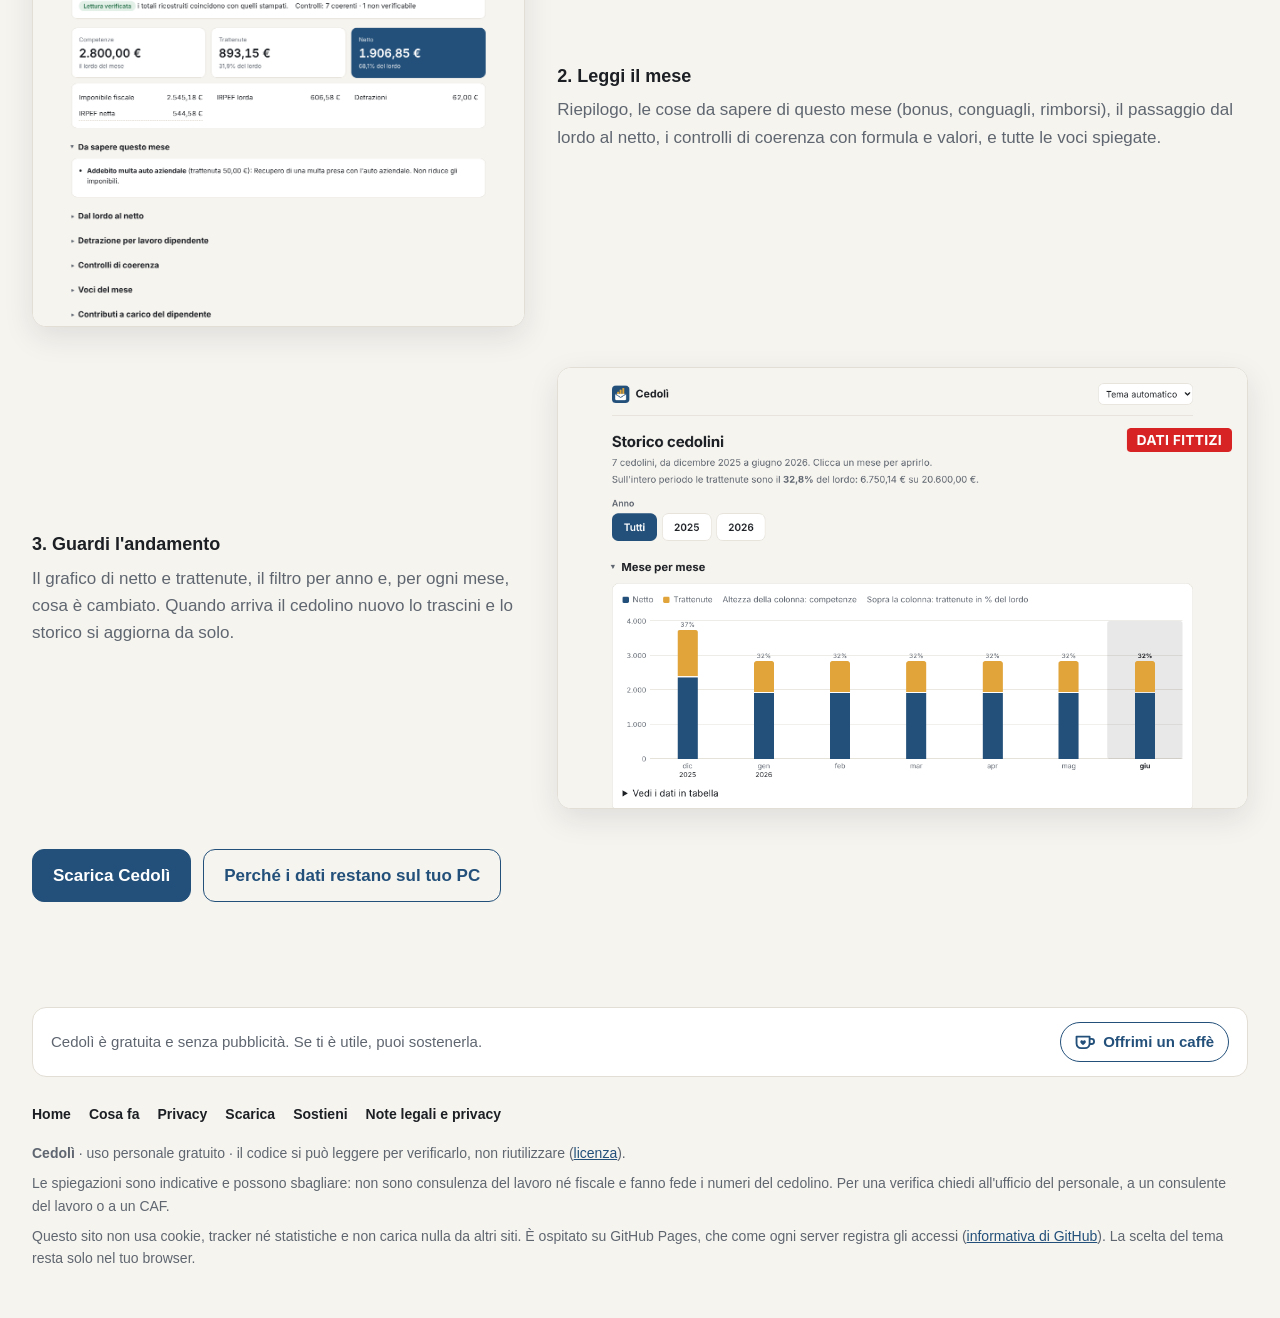
==== commit cca994d2: "Sito aggiornato da 9f77651" ====
--- a/docs/funzioni.html
+++ b/docs/funzioni.html
@@ -41,6 +41,10 @@
     </nav>
   </div>
 </header>
+
+<div class="dev-banner" role="note">
+  <div class="wrap"><strong class="dev-tag">In sviluppo</strong> <span>Cedolì non è ancora rilasciato né pronto all'uso: puoi provarlo, ma può contenere errori e cambiare da una versione all'altra. Controlla sempre i numeri sul cedolino originale.</span></div>
+</div>
 
 <main>
 
--- a/docs/sito.css
+++ b/docs/sito.css
@@ -232,3 +232,15 @@
 /* Sei funzioni: tre per riga sugli schermi larghi, invece di quattro più due */
 #funzioni .cards { grid-template-columns: repeat(auto-fit, minmax(320px, 1fr)); }
 @media (max-width: 400px) { #funzioni .cards { grid-template-columns: minmax(0, 1fr); } }
+
+/* Avviso "in sviluppo" sotto il menu di ogni pagina: l'app non è ancora rilasciata né pronta all'uso. */
+:root { --warn-bg: #fbefd6; --warn-line: #e0a43a; --warn-text: #5c3f0b; }
+@media (prefers-color-scheme: dark) {
+  :root:not([data-theme="light"]) { --warn-bg: #2d2513; --warn-line: #a9802f; --warn-text: #f0d79f; }
+}
+:root[data-theme="dark"] { --warn-bg: #2d2513; --warn-line: #a9802f; --warn-text: #f0d79f; }
+.dev-banner { background: var(--warn-bg); color: var(--warn-text); border-bottom: 1px solid var(--warn-line); font-size: 15px; line-height: 1.5; }
+.dev-banner .wrap { padding-top: 10px; padding-bottom: 10px; }
+.dev-tag { display: inline-block; font-size: 12px; font-weight: 700; text-transform: uppercase; letter-spacing: .05em; color: var(--warn-text); background: var(--warn-bg); border: 1px solid var(--warn-line); border-radius: 999px; padding: 1px 10px; margin-right: 6px; vertical-align: 1px; }
+.dev-banner .dev-tag { background: transparent; }
+@media (max-width: 820px) { .dev-banner { font-size: 14px; } }
